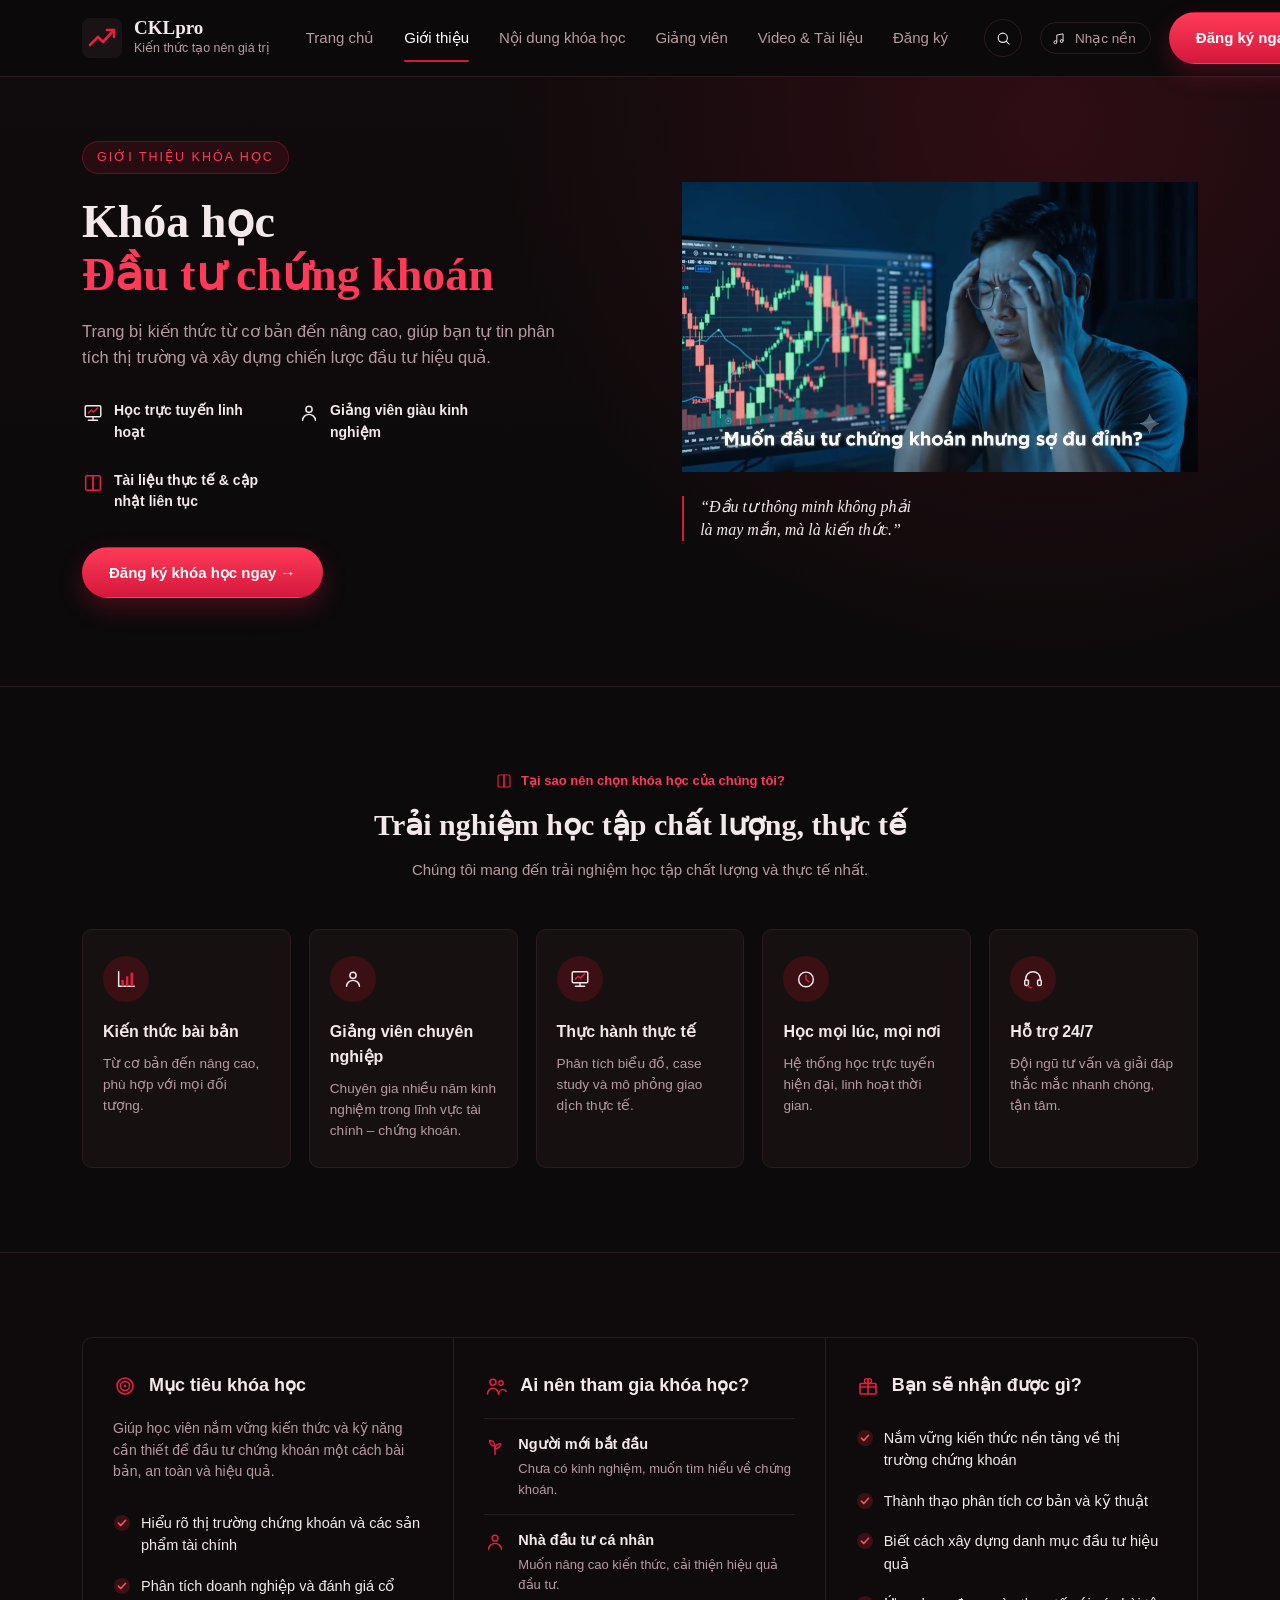
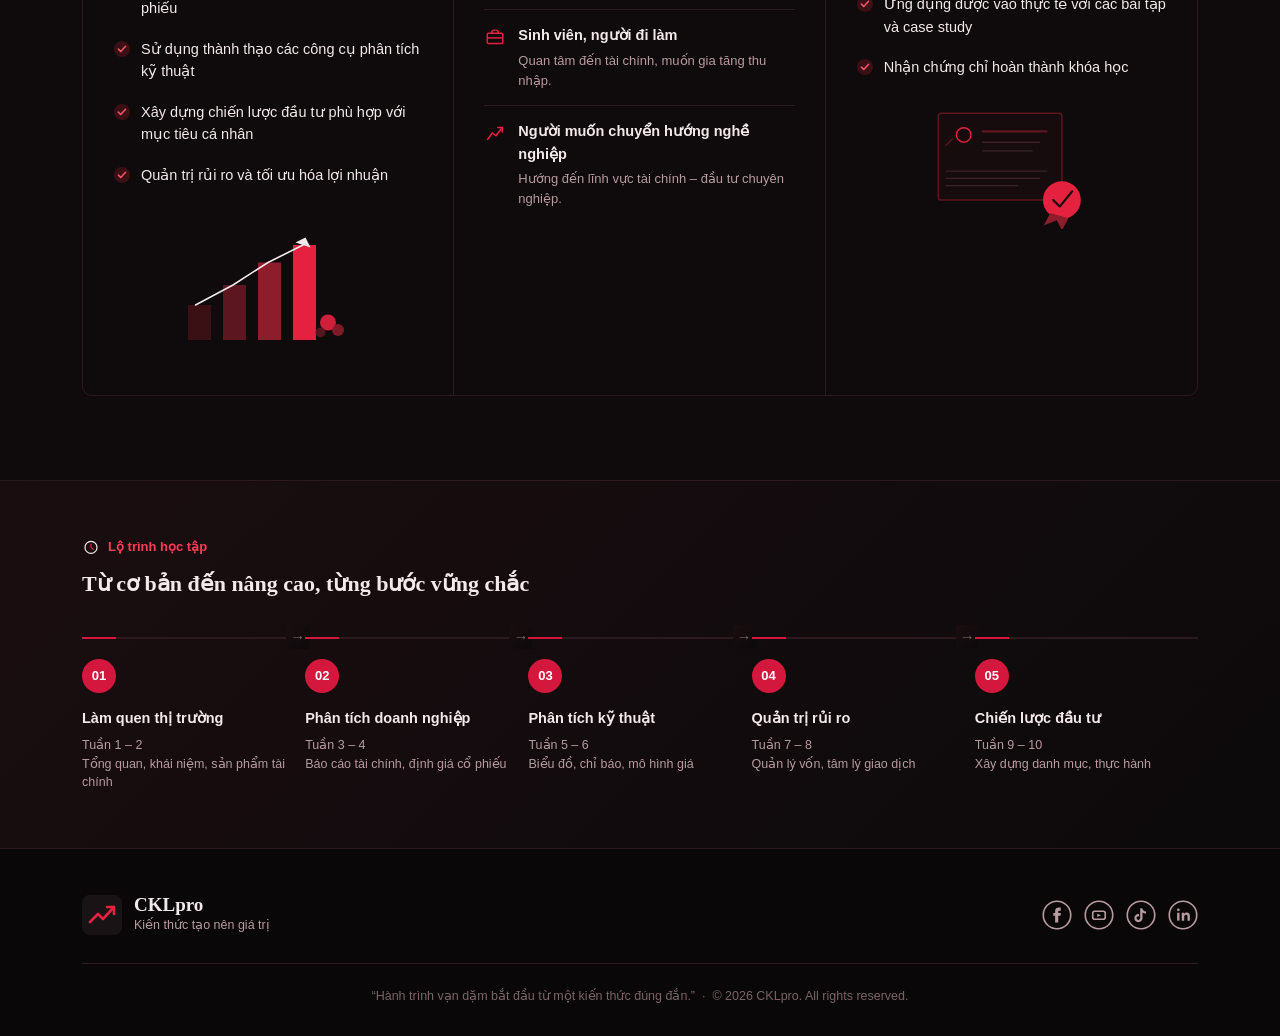
==== index.html @ 0dcff059 "v1.0.0" ====
<!DOCTYPE html>
<html lang="vi">
<head>
<meta charset="UTF-8">
<meta name="viewport" content="width=device-width, initial-scale=1.0">
<title>CKLpro — Khóa học Đầu tư chứng khoán</title>
<link rel="stylesheet" href="css/style.css">
</head>
<body>

<header class="site-header">
  <div class="wrap">
    <div class="brand">
      <img src="images/logo.svg" alt="CKLpro">
      <div>
        <div class="brand-name">CKLpro</div>
        <div class="brand-tagline">Kiến thức tạo nên giá trị</div>
      </div>
    </div>

    <nav class="main-nav">
      <a href="#">Trang chủ</a>
      <a href="#" class="active">Giới thiệu</a>
      <a href="#">Nội dung khóa học</a>
      <a href="#">Giảng viên</a>
      <a href="#">Video &amp; Tài liệu</a>
      <a href="#">Đăng ký</a>
    </nav>

    <div class="header-actions">
      <button class="icon-btn" id="searchToggle" aria-label="Tìm kiếm" aria-expanded="false"><img src="images/icon-search.svg" alt=""></button>
      <button class="music-toggle" id="musicToggle" aria-pressed="false">
        <img src="images/icon-music.svg" alt="">
        <span>Nhạc nền</span>
      </button>
      <a href="#dang-ky" class="btn btn-primary">Đăng ký ngay</a>
      <button class="menu-toggle" id="menuToggle" aria-label="Mở menu" aria-expanded="false" aria-controls="mobileNav">
        <img src="images/icon-menu.svg" alt="">
      </button>
    </div>
  </div>

  <div class="search-panel" id="searchPanel" hidden>
    <div class="wrap">
      <form id="searchForm" role="search">
        <img src="images/icon-search.svg" alt="">
        <input type="search" placeholder="Tìm bài học, tài liệu, giảng viên…" aria-label="Tìm kiếm">
      </form>
    </div>
  </div>
</header>

<nav class="mobile-nav" id="mobileNav" hidden>
  <a href="#">Trang chủ</a>
  <a href="#" class="active">Giới thiệu</a>
  <a href="#">Nội dung khóa học</a>
  <a href="#">Giảng viên</a>
  <a href="#">Video &amp; Tài liệu</a>
  <a href="#dang-ky">Đăng ký</a>
</nav>

<section class="hero">
  <div class="wrap">
    <div class="hero-copy">
      <span class="eyebrow">Giới thiệu khóa học</span>
      <h1>Khóa học<br><span>Đầu tư chứng khoán</span></h1>
      <p class="hero-lede">Trang bị kiến thức từ cơ bản đến nâng cao, giúp bạn tự tin phân tích thị trường và xây dựng chiến lược đầu tư hiệu quả.</p>

      <div class="hero-features">
        <div class="hero-feature">
          <img src="images/icon-practice.svg" alt="">
          <span>Học trực tuyến linh hoạt</span>
        </div>
        <div class="hero-feature">
          <img src="images/icon-mentor.svg" alt="">
          <span>Giảng viên giàu kinh nghiệm</span>
        </div>
        <div class="hero-feature">
          <img src="images/icon-book.svg" alt="">
          <span>Tài liệu thực tế &amp; cập nhật liên tục</span>
        </div>
      </div>

      <a href="#dang-ky" class="btn btn-primary">Đăng ký khóa học ngay →</a>
    </div>

    <div class="hero-visual">
      <video class="laptop" src="videos/cklpro.webm" type="video/webm" alt="Biểu đồ chứng khoán" autoplay muted loop> </video>
      <p class="hero-quote">“Đầu tư thông minh không phải là may mắn, mà là kiến thức.”</p>
    </div>
  </div>
</section>

<section class="why-us">
  <div class="wrap">
    <div class="section-head">
      <span class="kicker"><img src="images/icon-book.svg" alt="">Tại sao nên chọn khóa học của chúng tôi?</span>
      <h2>Trải nghiệm học tập chất lượng, thực tế</h2>
      <p>Chúng tôi mang đến trải nghiệm học tập chất lượng và thực tế nhất.</p>
    </div>

    <div class="why-grid">
      <div class="why-card">
        <div class="icon-circle"><img src="images/icon-chart.svg" alt=""></div>
        <h3>Kiến thức bài bản</h3>
        <p>Từ cơ bản đến nâng cao, phù hợp với mọi đối tượng.</p>
      </div>
      <div class="why-card">
        <div class="icon-circle"><img src="images/icon-mentor.svg" alt=""></div>
        <h3>Giảng viên chuyên nghiệp</h3>
        <p>Chuyên gia nhiều năm kinh nghiệm trong lĩnh vực tài chính – chứng khoán.</p>
      </div>
      <div class="why-card">
        <div class="icon-circle"><img src="images/icon-practice.svg" alt=""></div>
        <h3>Thực hành thực tế</h3>
        <p>Phân tích biểu đồ, case study và mô phỏng giao dịch thực tế.</p>
      </div>
      <div class="why-card">
        <div class="icon-circle"><img src="images/icon-clock.svg" alt=""></div>
        <h3>Học mọi lúc, mọi nơi</h3>
        <p>Hệ thống học trực tuyến hiện đại, linh hoạt thời gian.</p>
      </div>
      <div class="why-card">
        <div class="icon-circle"><img src="images/icon-support.svg" alt=""></div>
        <h3>Hỗ trợ 24/7</h3>
        <p>Đội ngũ tư vấn và giải đáp thắc mắc nhanh chóng, tận tâm.</p>
      </div>
    </div>
  </div>
</section>

<section class="info-columns">
  <div class="wrap">
    <div class="info-grid">

      <div class="info-col">
        <div class="info-col-head">
          <img src="images/icon-target.svg" alt="">
          <h3>Mục tiêu khóa học</h3>
        </div>
        <p style="font-size:14px;color:var(--text-muted);margin:0 0 20px;">
          Giúp học viên nắm vững kiến thức và kỹ năng cần thiết để đầu tư chứng khoán một cách bài bản, an toàn và hiệu quả.
        </p>
        <ul class="check-list">
          <li><img src="images/icon-check.svg" alt="">Hiểu rõ thị trường chứng khoán và các sản phẩm tài chính</li>
          <li><img src="images/icon-check.svg" alt="">Phân tích doanh nghiệp và đánh giá cổ phiếu</li>
          <li><img src="images/icon-check.svg" alt="">Sử dụng thành thạo các công cụ phân tích kỹ thuật</li>
          <li><img src="images/icon-check.svg" alt="">Xây dựng chiến lược đầu tư phù hợp với mục tiêu cá nhân</li>
          <li><img src="images/icon-check.svg" alt="">Quản trị rủi ro và tối ưu hóa lợi nhuận</li>
        </ul>
        <div class="growth-figure">
          <img src="images/growth-illustration.svg" alt="Biểu đồ tăng trưởng đầu tư">
        </div>
      </div>

      <div class="info-col">
        <div class="info-col-head">
          <img src="images/icon-audience.svg" alt="">
          <h3>Ai nên tham gia khóa học?</h3>
        </div>
        <div class="audience-item">
          <img src="images/icon-sprout.svg" alt="">
          <div>
            <h4>Người mới bắt đầu</h4>
            <p>Chưa có kinh nghiệm, muốn tìm hiểu về chứng khoán.</p>
          </div>
        </div>
        <div class="audience-item">
          <img src="images/icon-person.svg" alt="">
          <div>
            <h4>Nhà đầu tư cá nhân</h4>
            <p>Muốn nâng cao kiến thức, cải thiện hiệu quả đầu tư.</p>
          </div>
        </div>
        <div class="audience-item">
          <img src="images/icon-briefcase.svg" alt="">
          <div>
            <h4>Sinh viên, người đi làm</h4>
            <p>Quan tâm đến tài chính, muốn gia tăng thu nhập.</p>
          </div>
        </div>
        <div class="audience-item">
          <img src="images/icon-career.svg" alt="">
          <div>
            <h4>Người muốn chuyển hướng nghề nghiệp</h4>
            <p>Hướng đến lĩnh vực tài chính – đầu tư chuyên nghiệp.</p>
          </div>
        </div>
      </div>

      <div class="info-col">
        <div class="info-col-head">
          <img src="images/icon-gift.svg" alt="">
          <h3>Bạn sẽ nhận được gì?</h3>
        </div>
        <ul class="check-list">
          <li><img src="images/icon-check.svg" alt="">Nắm vững kiến thức nền tảng về thị trường chứng khoán</li>
          <li><img src="images/icon-check.svg" alt="">Thành thạo phân tích cơ bản và kỹ thuật</li>
          <li><img src="images/icon-check.svg" alt="">Biết cách xây dựng danh mục đầu tư hiệu quả</li>
          <li><img src="images/icon-check.svg" alt="">Ứng dụng được vào thực tế với các bài tập và case study</li>
          <li><img src="images/icon-check.svg" alt="">Nhận chứng chỉ hoàn thành khóa học</li>
        </ul>
        <div class="certificate-figure">
          <img src="images/certificate.svg" alt="Chứng chỉ hoàn thành khóa học">
        </div>
      </div>

    </div>
  </div>
</section>

<section class="roadmap">
  <div class="wrap">
    <div class="roadmap-title">
      <span class="kicker"><img src="images/icon-clock.svg" alt="">Lộ trình học tập</span>
      <h3>Từ cơ bản đến nâng cao, từng bước vững chắc</h3>
    </div>

    <ol class="roadmap-steps">
      <li class="roadmap-step">
        <div class="step-num">01</div>
        <div class="step-text">
          <h4>Làm quen thị trường</h4>
          <p>Tuần 1 – 2<br>Tổng quan, khái niệm, sản phẩm tài chính</p>
        </div>
      </li>

      <li class="roadmap-step">
        <div class="step-num">02</div>
        <div class="step-text">
          <h4>Phân tích doanh nghiệp</h4>
          <p>Tuần 3 – 4<br>Báo cáo tài chính, định giá cổ phiếu</p>
        </div>
      </li>

      <li class="roadmap-step">
        <div class="step-num">03</div>
        <div class="step-text">
          <h4>Phân tích kỹ thuật</h4>
          <p>Tuần 5 – 6<br>Biểu đồ, chỉ báo, mô hình giá</p>
        </div>
      </li>

      <li class="roadmap-step">
        <div class="step-num">04</div>
        <div class="step-text">
          <h4>Quản trị rủi ro</h4>
          <p>Tuần 7 – 8<br>Quản lý vốn, tâm lý giao dịch</p>
        </div>
      </li>

      <li class="roadmap-step">
        <div class="step-num">05</div>
        <div class="step-text">
          <h4>Chiến lược đầu tư</h4>
          <p>Tuần 9 – 10<br>Xây dựng danh mục, thực hành</p>
        </div>
      </li>
    </ol>
  </div>
</section>

<footer class="site-footer" id="dang-ky">
  <div class="wrap">
    <div class="footer-top">
      <div class="brand">
        <img src="images/logo.svg" alt="CKLpro">
        <div>
          <div class="brand-name">CKLpro</div>
          <div class="brand-tagline">Kiến thức tạo nên giá trị</div>
        </div>
      </div>
      <div class="footer-socials">
        <a href="#"><img src="images/social-facebook.svg" alt="Facebook"></a>
        <a href="#"><img src="images/social-youtube.svg" alt="YouTube"></a>
        <a href="#"><img src="images/social-tiktok.svg" alt="TikTok"></a>
        <a href="#"><img src="images/social-linkedin.svg" alt="LinkedIn"></a>
      </div>
    </div>
    <div class="footer-bottom">
      “Hành trình vạn dặm bắt đầu từ một kiến thức đúng đắn.” &nbsp;·&nbsp; © 2026 CKLpro. All rights reserved.
    </div>
  </div>
</footer>

<script src="js/script.js"></script>
</body>
</html>
---- css/style.css ----
:root {
  --bg: #0c0a0b;
  --bg-raised: #161011;
  --bg-raised-2: #1c1315;
  --line: #2c1b1e;
  --red: #d4183d;
  --red-bright: #ff3a58;
  --red-dim: #5c1620;
  --red-deep: #3a1015;
  --text: #f3e9ea;
  --text-muted: #b79ba0;
  --text-faint: #7c6367;
  --white: #ffffff;

  --font-display: "Times New Roman", "Noto Serif", "Liberation Serif", serif;
  --font-body: "Segoe UI", Tahoma, Arial, -apple-system, Roboto, Helvetica, sans-serif;

  --container: 1180px;
  --radius: 10px;
}

* { box-sizing: border-box; }
html { scroll-behavior: smooth; }

body {
  margin: 0;
  background: var(--bg);
  color: var(--text);
  font-family: var(--font-body);
  line-height: 1.55;
  -webkit-font-smoothing: antialiased;
}

img { max-width: 100%; display: block; }

a { color: inherit; text-decoration: none; }

video { width: 100%; height: auto; }

.wrap {
  max-width: var(--container);
  margin: 0 auto;
  padding: 0 32px;
}

.visually-hidden {
  position: absolute;
  width: 1px; height: 1px;
  overflow: hidden;
  clip: rect(0 0 0 0);
}

a:focus-visible,
button:focus-visible {
  outline: 2px solid var(--red-bright);
  outline-offset: 3px;
}

@media (prefers-reduced-motion: reduce) {
  * { animation: none !important; transition: none !important; }
}

.btn {
  display: inline-flex;
  align-items: center;
  gap: 8px;
  font-family: var(--font-body);
  font-weight: 600;
  font-size: 15px;
  padding: 13px 26px;
  border-radius: 999px;
  border: 1px solid transparent;
  cursor: pointer;
  transition: transform 0.15s ease, background 0.15s ease, border-color .15s ease;
}
.btn:hover { transform: translateY(-1px); }

.btn-primary {
  background: linear-gradient(180deg, var(--red-bright), var(--red));
  color: var(--white);
  box-shadow: 0 10px 24px rgba(212, 24, 61, 0.28);
}
.btn-primary:hover { background: linear-gradient(180deg, #ff4d68, var(--red)); }

.btn-outline {
  background: transparent;
  border-color: var(--line);
  color: var(--text);
}
.btn-outline:hover { border-color: var(--red); color: var(--red-bright); }

.site-header {
  position: sticky;
  top: 0;
  z-index: 40;
  background: rgba(12, 10, 11, 0.92);
  backdrop-filter: blur(8px);
  border-bottom: 1px solid var(--line);
}
.site-header .wrap {
  display: flex;
  align-items: center;
  gap: 36px;
  height: 76px;
  transition: height 0.2s ease;
}
.site-header.is-scrolled .wrap { height: 64px; }
.site-header.is-scrolled { box-shadow: 0 8px 24px rgba(0, 0, 0, 0.35); }
.brand { display: flex; align-items: center; gap: 12px; flex-shrink: 0; }
.brand img { width: 40px; height: 40px; }
.brand-name { font-family: var(--font-display); font-size: 19px; font-weight: 700; line-height: 1.1; }
.brand-tagline { font-size: 12.5px; line-height: 1.5; color: var(--text-muted); }

.main-nav { display: flex; align-items: center; gap: 30px; flex: 1; }
.main-nav a {
  font-size: 15px;
  color: var(--text-muted);
  padding: 6px 0;
  position: relative;
  white-space: nowrap;
}
.main-nav a:hover { color: var(--text); }
.main-nav a.active { color: var(--white); }
.main-nav a.active::after {
  content: "";
  position: absolute;
  left: 0; right: 0; bottom: -6px;
  height: 2px;
  background: var(--red);
  border-radius: 2px;
}

.header-actions { display: flex; align-items: center; gap: 18px; margin-left: auto; flex-shrink: 0; }
.icon-btn {
  width: 38px; height: 38px;
  display: grid; place-items: center;
  border-radius: 50%;
  border: 1px solid var(--line);
  background: transparent;
  cursor: pointer;
}
.icon-btn img { width: 17px; height: 17px; }
.icon-btn:hover { border-color: var(--red); }

.music-toggle {
  display: flex; align-items: center; gap: 9px;
  border: 1px solid var(--line);
  border-radius: 999px;
  padding: 7px 14px 7px 10px;
  background: transparent;
  color: var(--text-muted);
  font-size: 13.5px;
  cursor: pointer;
}
.music-toggle img { width: 15px; height: 15px; }
.music-toggle:hover { border-color: var(--red); color: var(--text); }

.menu-toggle {
  display: none;
  width: 38px; height: 38px;
  border-radius: 50%;
  border: 1px solid var(--line);
  background: transparent;
  cursor: pointer;
  align-items: center;
  justify-content: center;
}
.menu-toggle img { width: 18px; height: 18px; }
.menu-toggle:hover { border-color: var(--red); }

.mobile-nav {
  display: flex;
  flex-direction: column;
  background: var(--bg-raised);
  border-bottom: 1px solid var(--line);
}
.mobile-nav a {
  padding: 15px 32px;
  font-size: 15px;
  color: var(--text-muted);
  border-top: 1px solid var(--line);
}
.mobile-nav a:first-child { border-top: none; }
.mobile-nav a.active, .mobile-nav a:hover { color: var(--white); }
.mobile-nav[hidden] { display: none; }

.search-panel {
  border-top: 1px solid var(--line);
  background: var(--bg-raised);
  padding: 14px 0;
}
.search-panel[hidden] { display: none; }
.search-panel form {
  display: flex;
  align-items: center;
  gap: 10px;
  max-width: 480px;
}
.search-panel img { width: 18px; height: 18px; flex-shrink: 0; }
.search-panel input {
  flex: 1;
  background: transparent;
  border: none;
  border-bottom: 1px solid var(--line);
  color: var(--text);
  font-size: 15px;
  padding: 8px 2px;
  font-family: var(--font-body);
}
.search-panel input:focus { outline: none; border-color: var(--red); }
.search-panel input::placeholder { color: var(--text-faint); }

.music-toggle.is-playing { border-color: var(--red); color: var(--text); }

@media (max-width: 980px) {
  .main-nav, .music-toggle span, .brand-tagline { display: none; }
  .menu-toggle { display: flex; }
}

.hero {
  position: relative;
  padding: 64px 0 88px;
  overflow: hidden;
  background:
    radial-gradient(circle at 82% 8%, rgba(212, 24, 61, 0.16), transparent 46%),
    linear-gradient(180deg, #100b0c, var(--bg));
}
.hero .wrap {
  display: grid;
  grid-template-columns: 1.05fr 0.95fr;
  gap: 30px;
  align-items: center;
}
.eyebrow {
  display: inline-block;
  font-size: 12.5px;
  letter-spacing: 0.16em;
  text-transform: uppercase;
  color: var(--red-bright);
  background: rgba(212, 24, 61, 0.12);
  border: 1px solid rgba(212, 24, 61, 0.35);
  padding: 6px 14px;
  border-radius: 999px;
  margin-bottom: 22px;
}
.hero h1 {
  font-family: var(--font-display);
  font-size: 46px;
  line-height: 1.14;
  margin: 0 0 18px;
  font-weight: 700;
}
.hero h1 span { color: var(--red-bright); }
.hero-lede {
  font-size: 16.5px;
  color: var(--text-muted);
  max-width: 480px;
  margin: 0 0 30px;
}
.hero-features {
  display: flex;
  flex-wrap: wrap;
  gap: 26px;
  margin-bottom: 34px;
}
.hero-feature { display: flex; align-items: flex-start; gap: 10px; max-width: 190px; }
.hero-feature img { width: 22px; height: 22px; margin-top: 2px; }
.hero-feature span { font-size: 14px; color: var(--text); font-weight: 600; }

.hero-visual { position: relative; }
.hero-visual video.laptop { width: 100%; }
.hero-quote {
  right: -8px;
  bottom: -34px;
  max-width: 230px;
  font-family: var(--font-display);
  font-style: italic;
  font-size: 16px;
  line-height: 1.4;
  color: var(--text);
  padding-left: 16px;
  border-left: 2px solid var(--red);
  display: none;
}

@media (min-width: 1080px) {
  .hero-quote { display: block; }
}

@media (max-width: 860px) {
  .hero .wrap { grid-template-columns: 1fr; }
  .hero h1 { font-size: 34px; }
}

section { padding: 84px 0; }
.section-head { text-align: center; max-width: 620px; margin: 0 auto 48px; }
.section-head .kicker {
  display: inline-flex;
  align-items: center;
  gap: 8px;
  font-size: 13px;
  color: var(--red-bright);
  font-weight: 600;
  margin-bottom: 10px;
}
.section-head .kicker img { width: 18px; height: 18px; }
.section-head h2 {
  font-family: var(--font-display);
  font-size: 30px;
  margin: 0 0 10px;
}
.section-head p { color: var(--text-muted); font-size: 15px; margin: 0; }

.why-us { background: var(--bg); border-top: 1px solid var(--line); }
.why-grid {
  display: grid;
  grid-template-columns: repeat(5, 1fr);
  gap: 18px;
}
.why-card {
  background: var(--bg-raised);
  border: 1px solid var(--line);
  border-radius: var(--radius);
  padding: 26px 20px;
  text-align: left;
}
.why-card .icon-circle {
  width: 46px; height: 46px;
  border-radius: 50%;
  background: var(--red-deep);
  display: grid; place-items: center;
  margin-bottom: 18px;
}
.why-card .icon-circle img { width: 22px; height: 22px; }
.why-card h3 { font-size: 16px; margin: 0 0 8px; }
.why-card p { font-size: 13.6px; color: var(--text-muted); margin: 0; }

@media (max-width: 980px) {
  .why-grid { grid-template-columns: repeat(2, 1fr); }
}
@media (max-width: 560px) {
  .why-grid { grid-template-columns: 1fr; }
}

.info-columns { background: #0f0a0b; border-top: 1px solid var(--line); border-bottom: 1px solid var(--line); }
.info-grid {
  display: grid;
  grid-template-columns: repeat(3, 1fr);
  gap: 0;
  border: 1px solid var(--line);
  border-radius: var(--radius);
  overflow: hidden;
}
.info-col {
  padding: 34px 30px;
  border-right: 1px solid var(--line);
}
.info-col:last-child { border-right: none; }
.info-col-head { display: flex; align-items: center; gap: 12px; margin-bottom: 18px; }
.info-col-head img { width: 24px; height: 24px; }
.info-col-head h3 { font-size: 18px; margin: 0; }

.check-list { list-style: none; margin: 0; padding: 0; }
.check-list li {
  display: flex;
  gap: 10px;
  align-items: flex-start;
  font-size: 14.5px;
  color: var(--text);
  padding: 9px 0;
}
.check-list li img { width: 18px; height: 18px; margin-top: 2px; flex-shrink: 0; }

.audience-item { display: flex; gap: 12px; padding: 14px 0; border-top: 1px solid var(--line); }
.audience-item:first-child { border-top: none; padding-top: 0; }
.audience-item img { width: 22px; height: 22px; margin-top: 2px; flex-shrink: 0; }
.audience-item h4 { font-size: 14.5px; margin: 0 0 4px; }
.audience-item p { font-size: 13px; color: var(--text-muted); margin: 0; }

.growth-figure { text-align: center; margin: 20px 0 6px; }
.growth-figure img { max-width: 200px; margin: 0 auto; }

.certificate-figure { text-align: center; margin-top: 18px; }
.certificate-figure img { max-width: 160px; margin: 0 auto; }

@media (max-width: 980px) {
  .info-grid { grid-template-columns: 1fr; }
  .info-col { border-right: none; border-bottom: 1px solid var(--line); }
  .info-col:last-child { border-bottom: none; }
}

.roadmap {
  background: linear-gradient(135deg, #1a0d10, #0c0a0b);
  padding: 56px 0;
}
.roadmap-title { max-width: 560px; margin-bottom: 36px; }
.roadmap-title .kicker { display: flex; align-items: center; gap: 8px; color: var(--red-bright); font-size: 13px; font-weight: 600; margin-bottom: 10px; }
.roadmap-title .kicker img { width: 18px; height: 18px; }
.roadmap-title h3 { font-family: var(--font-display); font-size: 22px; font-weight: 700; margin: 0; }

.roadmap-steps {
  list-style: none;
  margin: 0;
  padding: 0;
  display: grid;
  grid-template-columns: repeat(5, 1fr);
  gap: 0;
}

.roadmap-step {
  position: relative;
  padding: 20px 20px 0 0;
  border-top: 2px solid var(--line);
}
.roadmap-step::before {
  content: "";
  position: absolute;
  top: -2px; left: 0;
  width: 34px;
  height: 2px;
  background: var(--red);
}
.roadmap-step::after {
  content: "→";
  position: absolute;
  top: -14px;
  right: -4px;
  color: var(--text-faint);
  font-size: 15px;
  background: linear-gradient(135deg, #1a0d10, #0c0a0b);
  padding: 0 4px;
}
.roadmap-step:last-child::after { content: none; }

.step-num {
  width: 34px; height: 34px;
  border-radius: 50%;
  background: var(--red);
  color: var(--white);
  font-weight: 700;
  font-size: 13px;
  display: grid;
  place-items: center;
  margin-bottom: 14px;
}
.step-text h4 { font-size: 14.5px; margin: 0 0 6px; }
.step-text p { font-size: 12.5px; color: var(--text-muted); margin: 0; line-height: 1.5; }

@media (max-width: 980px) {
  .roadmap-steps { grid-template-columns: repeat(2, 1fr); gap: 28px 20px; }
  .roadmap-step { padding-right: 0; }
  .roadmap-step::after { content: none; }
}
@media (max-width: 560px) {
  .roadmap-steps { grid-template-columns: 1fr; }
}

.site-footer {
  background: #090708;
  border-top: 1px solid var(--line);
  padding: 46px 0 30px;
}
.footer-top {
  display: flex;
  justify-content: space-between;
  align-items: center;
  gap: 20px;
  flex-wrap: wrap;
}
.footer-tagline { font-family: var(--font-display); font-style: italic; color: var(--text-muted); font-size: 14.5px; }
.footer-socials { display: flex; gap: 12px; }
.footer-socials img { width: 30px; height: 30px; }
.footer-bottom {
  margin-top: 28px;
  padding-top: 22px;
  border-top: 1px solid var(--line);
  font-size: 12.5px;
  line-height: 1.6;
  color: var(--text-faint);
  text-align: center;
}
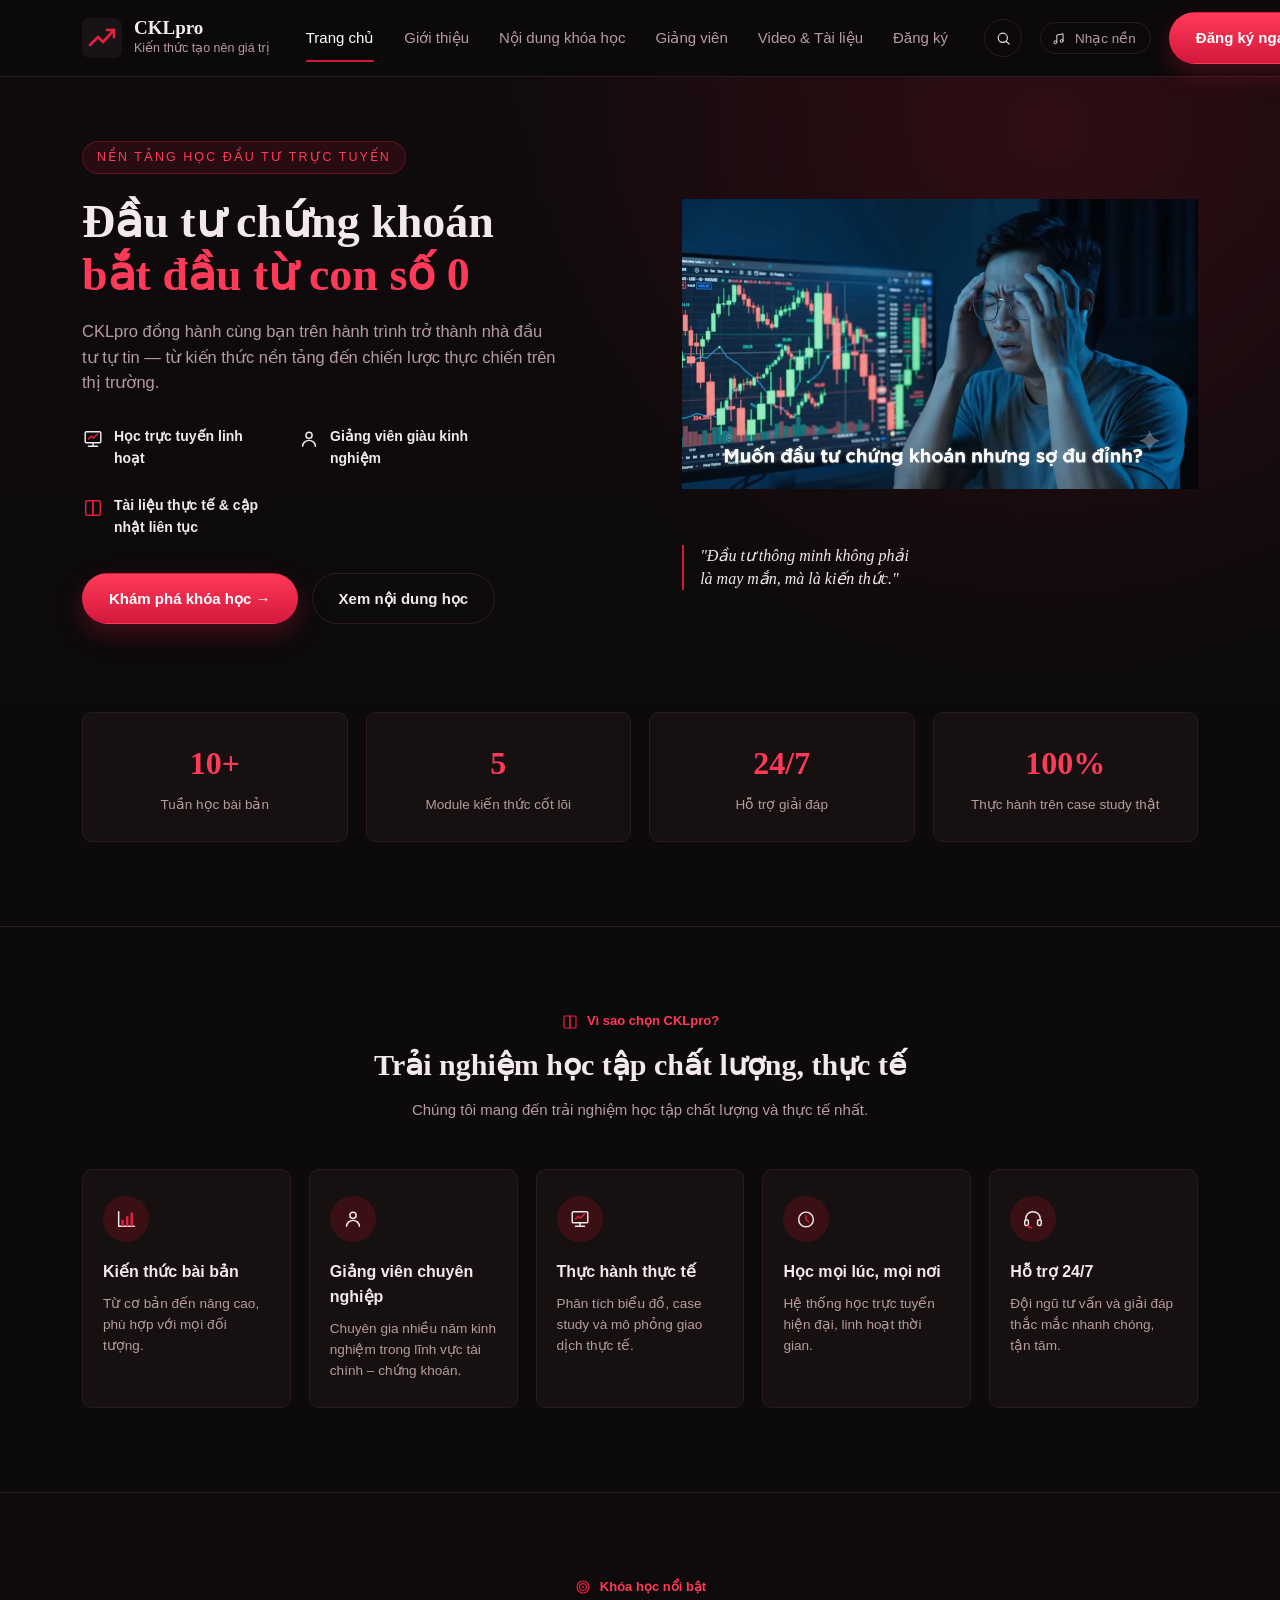
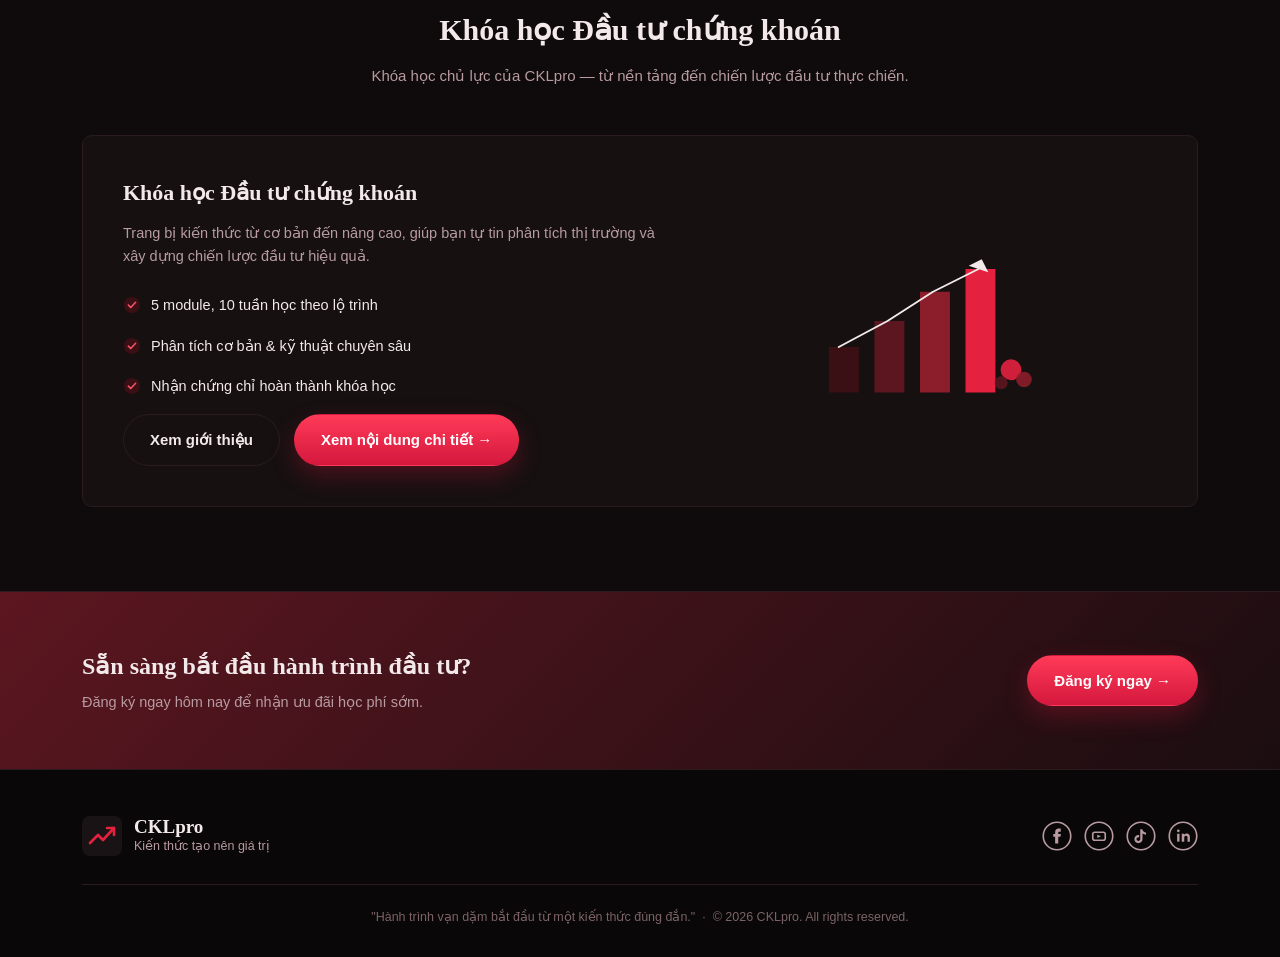
==== commit 6b2414f6: "v1.0.1" ====
--- a/index.html
+++ b/index.html
@@ -3,7 +3,7 @@
 <head>
 <meta charset="UTF-8">
 <meta name="viewport" content="width=device-width, initial-scale=1.0">
-<title>CKLpro — Khóa học Đầu tư chứng khoán</title>
+<title>CKLpro — Nền tảng học Đầu tư chứng khoán</title>
 <link rel="stylesheet" href="css/style.css">
 </head>
 <body>
@@ -11,20 +11,22 @@
 <header class="site-header">
   <div class="wrap">
     <div class="brand">
-      <img src="images/logo.svg" alt="CKLpro">
-      <div>
-        <div class="brand-name">CKLpro</div>
-        <div class="brand-tagline">Kiến thức tạo nên giá trị</div>
-      </div>
+      <a href="index.html" style="display:flex;align-items:center;gap:12px;">
+        <img src="images/logo.svg" alt="CKLpro">
+        <div>
+          <div class="brand-name">CKLpro</div>
+          <div class="brand-tagline">Kiến thức tạo nên giá trị</div>
+        </div>
+      </a>
     </div>
 
     <nav class="main-nav">
-      <a href="#">Trang chủ</a>
-      <a href="#" class="active">Giới thiệu</a>
-      <a href="#">Nội dung khóa học</a>
-      <a href="#">Giảng viên</a>
-      <a href="#">Video &amp; Tài liệu</a>
-      <a href="#">Đăng ký</a>
+      <a href="index.html" class="active">Trang chủ</a>
+      <a href="gioi-thieu.html">Giới thiệu</a>
+      <a href="noi-dung-khoa-hoc.html">Nội dung khóa học</a>
+      <a href="giang-vien.html">Giảng viên</a>
+      <a href="video-tai-lieu.html">Video & Tài liệu</a>
+      <a href="dang-ky.html">Đăng ký</a>
     </nav>
 
     <div class="header-actions">
@@ -33,7 +35,7 @@
         <img src="images/icon-music.svg" alt="">
         <span>Nhạc nền</span>
       </button>
-      <a href="#dang-ky" class="btn btn-primary">Đăng ký ngay</a>
+      <a href="dang-ky.html" class="btn btn-primary">Đăng ký ngay</a>
       <button class="menu-toggle" id="menuToggle" aria-label="Mở menu" aria-expanded="false" aria-controls="mobileNav">
         <img src="images/icon-menu.svg" alt="">
       </button>
@@ -51,20 +53,20 @@
 </header>
 
 <nav class="mobile-nav" id="mobileNav" hidden>
-  <a href="#">Trang chủ</a>
-  <a href="#" class="active">Giới thiệu</a>
-  <a href="#">Nội dung khóa học</a>
-  <a href="#">Giảng viên</a>
-  <a href="#">Video &amp; Tài liệu</a>
-  <a href="#dang-ky">Đăng ký</a>
+      <a href="index.html" class="active">Trang chủ</a>
+      <a href="gioi-thieu.html">Giới thiệu</a>
+      <a href="noi-dung-khoa-hoc.html">Nội dung khóa học</a>
+      <a href="giang-vien.html">Giảng viên</a>
+      <a href="video-tai-lieu.html">Video & Tài liệu</a>
+      <a href="dang-ky.html">Đăng ký</a>
 </nav>
 
 <section class="hero">
   <div class="wrap">
     <div class="hero-copy">
-      <span class="eyebrow">Giới thiệu khóa học</span>
-      <h1>Khóa học<br><span>Đầu tư chứng khoán</span></h1>
-      <p class="hero-lede">Trang bị kiến thức từ cơ bản đến nâng cao, giúp bạn tự tin phân tích thị trường và xây dựng chiến lược đầu tư hiệu quả.</p>
+      <span class="eyebrow">Nền tảng học đầu tư trực tuyến</span>
+      <h1>Đầu tư chứng khoán<br><span>bắt đầu từ con số 0</span></h1>
+      <p class="hero-lede">CKLpro đồng hành cùng bạn trên hành trình trở thành nhà đầu tư tự tin — từ kiến thức nền tảng đến chiến lược thực chiến trên thị trường.</p>
 
       <div class="hero-features">
         <div class="hero-feature">
@@ -81,12 +83,36 @@
         </div>
       </div>
 
-      <a href="#dang-ky" class="btn btn-primary">Đăng ký khóa học ngay →</a>
+      <div style="display:flex;gap:14px;flex-wrap:wrap;">
+        <a href="gioi-thieu.html" class="btn btn-primary">Khám phá khóa học →</a>
+        <a href="noi-dung-khoa-hoc.html" class="btn btn-outline">Xem nội dung học</a>
+      </div>
     </div>
 
     <div class="hero-visual">
-      <video class="laptop" src="videos/cklpro.webm" type="video/webm" alt="Biểu đồ chứng khoán" autoplay muted loop> </video>
-      <p class="hero-quote">“Đầu tư thông minh không phải là may mắn, mà là kiến thức.”</p>
+      <video class="laptop" src="videos/cklpro.webm" type="video/webm" autoplay muted loop></video>
+      <p class="hero-quote">"Đầu tư thông minh không phải là may mắn, mà là kiến thức."</p>
+    </div>
+  </div>
+</section>
+
+<section class="stats">
+  <div class="wrap stats-grid">
+    <div class="stat-card">
+      <div class="stat-number">10+</div>
+      <div class="stat-label">Tuần học bài bản</div>
+    </div>
+    <div class="stat-card">
+      <div class="stat-number">5</div>
+      <div class="stat-label">Module kiến thức cốt lõi</div>
+    </div>
+    <div class="stat-card">
+      <div class="stat-number">24/7</div>
+      <div class="stat-label">Hỗ trợ giải đáp</div>
+    </div>
+    <div class="stat-card">
+      <div class="stat-number">100%</div>
+      <div class="stat-label">Thực hành trên case study thật</div>
     </div>
   </div>
 </section>
@@ -94,7 +120,7 @@
 <section class="why-us">
   <div class="wrap">
     <div class="section-head">
-      <span class="kicker"><img src="images/icon-book.svg" alt="">Tại sao nên chọn khóa học của chúng tôi?</span>
+      <span class="kicker"><img src="images/icon-book.svg" alt="">Vì sao chọn CKLpro?</span>
       <h2>Trải nghiệm học tập chất lượng, thực tế</h2>
       <p>Chúng tôi mang đến trải nghiệm học tập chất lượng và thực tế nhất.</p>
     </div>
@@ -129,138 +155,47 @@
   </div>
 </section>
 
-<section class="info-columns">
-  <div class="wrap">
-    <div class="info-grid">
-
-      <div class="info-col">
-        <div class="info-col-head">
-          <img src="images/icon-target.svg" alt="">
-          <h3>Mục tiêu khóa học</h3>
-        </div>
-        <p style="font-size:14px;color:var(--text-muted);margin:0 0 20px;">
-          Giúp học viên nắm vững kiến thức và kỹ năng cần thiết để đầu tư chứng khoán một cách bài bản, an toàn và hiệu quả.
-        </p>
+<section class="featured-course">
+  <div class="wrap">
+    <div class="section-head">
+      <span class="kicker"><img src="images/icon-target.svg" alt="">Khóa học nổi bật</span>
+      <h2>Khóa học Đầu tư chứng khoán</h2>
+      <p>Khóa học chủ lực của CKLpro — từ nền tảng đến chiến lược đầu tư thực chiến.</p>
+    </div>
+
+    <div class="featured-card">
+      <div class="featured-card-copy">
+        <h3>Khóa học Đầu tư chứng khoán</h3>
+        <p>Trang bị kiến thức từ cơ bản đến nâng cao, giúp bạn tự tin phân tích thị trường và xây dựng chiến lược đầu tư hiệu quả.</p>
         <ul class="check-list">
-          <li><img src="images/icon-check.svg" alt="">Hiểu rõ thị trường chứng khoán và các sản phẩm tài chính</li>
-          <li><img src="images/icon-check.svg" alt="">Phân tích doanh nghiệp và đánh giá cổ phiếu</li>
-          <li><img src="images/icon-check.svg" alt="">Sử dụng thành thạo các công cụ phân tích kỹ thuật</li>
-          <li><img src="images/icon-check.svg" alt="">Xây dựng chiến lược đầu tư phù hợp với mục tiêu cá nhân</li>
-          <li><img src="images/icon-check.svg" alt="">Quản trị rủi ro và tối ưu hóa lợi nhuận</li>
-        </ul>
-        <div class="growth-figure">
-          <img src="images/growth-illustration.svg" alt="Biểu đồ tăng trưởng đầu tư">
-        </div>
-      </div>
-
-      <div class="info-col">
-        <div class="info-col-head">
-          <img src="images/icon-audience.svg" alt="">
-          <h3>Ai nên tham gia khóa học?</h3>
-        </div>
-        <div class="audience-item">
-          <img src="images/icon-sprout.svg" alt="">
-          <div>
-            <h4>Người mới bắt đầu</h4>
-            <p>Chưa có kinh nghiệm, muốn tìm hiểu về chứng khoán.</p>
-          </div>
-        </div>
-        <div class="audience-item">
-          <img src="images/icon-person.svg" alt="">
-          <div>
-            <h4>Nhà đầu tư cá nhân</h4>
-            <p>Muốn nâng cao kiến thức, cải thiện hiệu quả đầu tư.</p>
-          </div>
-        </div>
-        <div class="audience-item">
-          <img src="images/icon-briefcase.svg" alt="">
-          <div>
-            <h4>Sinh viên, người đi làm</h4>
-            <p>Quan tâm đến tài chính, muốn gia tăng thu nhập.</p>
-          </div>
-        </div>
-        <div class="audience-item">
-          <img src="images/icon-career.svg" alt="">
-          <div>
-            <h4>Người muốn chuyển hướng nghề nghiệp</h4>
-            <p>Hướng đến lĩnh vực tài chính – đầu tư chuyên nghiệp.</p>
-          </div>
-        </div>
-      </div>
-
-      <div class="info-col">
-        <div class="info-col-head">
-          <img src="images/icon-gift.svg" alt="">
-          <h3>Bạn sẽ nhận được gì?</h3>
-        </div>
-        <ul class="check-list">
-          <li><img src="images/icon-check.svg" alt="">Nắm vững kiến thức nền tảng về thị trường chứng khoán</li>
-          <li><img src="images/icon-check.svg" alt="">Thành thạo phân tích cơ bản và kỹ thuật</li>
-          <li><img src="images/icon-check.svg" alt="">Biết cách xây dựng danh mục đầu tư hiệu quả</li>
-          <li><img src="images/icon-check.svg" alt="">Ứng dụng được vào thực tế với các bài tập và case study</li>
+          <li><img src="images/icon-check.svg" alt="">5 module, 10 tuần học theo lộ trình</li>
+          <li><img src="images/icon-check.svg" alt="">Phân tích cơ bản &amp; kỹ thuật chuyên sâu</li>
           <li><img src="images/icon-check.svg" alt="">Nhận chứng chỉ hoàn thành khóa học</li>
         </ul>
-        <div class="certificate-figure">
-          <img src="images/certificate.svg" alt="Chứng chỉ hoàn thành khóa học">
-        </div>
-      </div>
-
-    </div>
-  </div>
-</section>
-
-<section class="roadmap">
-  <div class="wrap">
-    <div class="roadmap-title">
-      <span class="kicker"><img src="images/icon-clock.svg" alt="">Lộ trình học tập</span>
-      <h3>Từ cơ bản đến nâng cao, từng bước vững chắc</h3>
-    </div>
-
-    <ol class="roadmap-steps">
-      <li class="roadmap-step">
-        <div class="step-num">01</div>
-        <div class="step-text">
-          <h4>Làm quen thị trường</h4>
-          <p>Tuần 1 – 2<br>Tổng quan, khái niệm, sản phẩm tài chính</p>
-        </div>
-      </li>
-
-      <li class="roadmap-step">
-        <div class="step-num">02</div>
-        <div class="step-text">
-          <h4>Phân tích doanh nghiệp</h4>
-          <p>Tuần 3 – 4<br>Báo cáo tài chính, định giá cổ phiếu</p>
-        </div>
-      </li>
-
-      <li class="roadmap-step">
-        <div class="step-num">03</div>
-        <div class="step-text">
-          <h4>Phân tích kỹ thuật</h4>
-          <p>Tuần 5 – 6<br>Biểu đồ, chỉ báo, mô hình giá</p>
-        </div>
-      </li>
-
-      <li class="roadmap-step">
-        <div class="step-num">04</div>
-        <div class="step-text">
-          <h4>Quản trị rủi ro</h4>
-          <p>Tuần 7 – 8<br>Quản lý vốn, tâm lý giao dịch</p>
-        </div>
-      </li>
-
-      <li class="roadmap-step">
-        <div class="step-num">05</div>
-        <div class="step-text">
-          <h4>Chiến lược đầu tư</h4>
-          <p>Tuần 9 – 10<br>Xây dựng danh mục, thực hành</p>
-        </div>
-      </li>
-    </ol>
-  </div>
-</section>
-
-<footer class="site-footer" id="dang-ky">
+        <div style="display:flex;gap:14px;flex-wrap:wrap;margin-top:8px;">
+          <a href="gioi-thieu.html" class="btn btn-outline">Xem giới thiệu</a>
+          <a href="noi-dung-khoa-hoc.html" class="btn btn-primary">Xem nội dung chi tiết →</a>
+        </div>
+      </div>
+      <div class="featured-card-figure">
+        <img src="images/growth-illustration.svg" alt="Biểu đồ tăng trưởng đầu tư">
+      </div>
+    </div>
+  </div>
+</section>
+
+<section class="cta-banner">
+  <div class="wrap cta-banner-inner">
+    <div>
+      <h2>Sẵn sàng bắt đầu hành trình đầu tư?</h2>
+      <p>Đăng ký ngay hôm nay để nhận ưu đãi học phí sớm.</p>
+    </div>
+    <a href="dang-ky.html" class="btn btn-primary">Đăng ký ngay →</a>
+  </div>
+</section>
+
+
+<footer class="site-footer">
   <div class="wrap">
     <div class="footer-top">
       <div class="brand">
@@ -278,7 +213,7 @@
       </div>
     </div>
     <div class="footer-bottom">
-      “Hành trình vạn dặm bắt đầu từ một kiến thức đúng đắn.” &nbsp;·&nbsp; © 2026 CKLpro. All rights reserved.
+      "Hành trình vạn dặm bắt đầu từ một kiến thức đúng đắn." &nbsp;·&nbsp; © 2026 CKLpro. All rights reserved.
     </div>
   </div>
 </footer>
--- a/css/style.css
+++ b/css/style.css
@@ -15,7 +15,7 @@
   --font-display: "Times New Roman", "Noto Serif", "Liberation Serif", serif;
   --font-body: "Segoe UI", Tahoma, Arial, -apple-system, Roboto, Helvetica, sans-serif;
 
-  --container: 1180px;
+   --container: 1180px;
   --radius: 10px;
 }
 
@@ -34,8 +34,6 @@
 img { max-width: 100%; display: block; }
 
 a { color: inherit; text-decoration: none; }
-
-video { width: 100%; height: auto; }
 
 .wrap {
   max-width: var(--container);
@@ -267,8 +265,8 @@
 .hero-feature img { width: 22px; height: 22px; margin-top: 2px; }
 .hero-feature span { font-size: 14px; color: var(--text); font-weight: 600; }
 
-.hero-visual { position: relative; }
-.hero-visual video.laptop { width: 100%; }
+.hero-visual { position: relative; min-height: 220px; }
+.hero-visual video.laptop { width: 100%; height: auto; aspect-ratio: 640 / 460; display: block; }
 .hero-quote {
   right: -8px;
   bottom: -34px;
@@ -479,3 +477,143 @@
   color: var(--text-faint);
   text-align: center;
 }
+
+.stats { padding: 0 0 84px; }
+.stats-grid {
+  display: grid;
+  grid-template-columns: repeat(4, 1fr);
+  gap: 18px;
+}
+.stat-card {
+  background: var(--bg-raised);
+  border: 1px solid var(--line);
+  border-radius: var(--radius);
+  padding: 26px 20px;
+  text-align: center;
+}
+.stat-number {
+  font-family: var(--font-display);
+  font-size: 32px;
+  font-weight: 700;
+  color: var(--red-bright);
+  margin-bottom: 6px;
+}
+.stat-label { font-size: 13.5px; color: var(--text-muted); }
+
+@media (max-width: 860px) {
+  .stats-grid { grid-template-columns: repeat(2, 1fr); }
+}
+
+.featured-course { background: #0f0a0b; border-top: 1px solid var(--line); border-bottom: 1px solid var(--line); }
+.featured-card {
+  display: grid;
+  grid-template-columns: 1.1fr 0.9fr;
+  gap: 40px;
+  align-items: center;
+  background: var(--bg-raised);
+  border: 1px solid var(--line);
+  border-radius: var(--radius);
+  padding: 40px;
+}
+.featured-card-copy h3 { font-family: var(--font-display); font-size: 22px; margin: 0 0 12px; }
+.featured-card-copy p { font-size: 14.5px; color: var(--text-muted); margin: 0 0 18px; }
+.featured-card-figure { text-align: center; }
+.featured-card-figure img { max-width: 260px; margin: 0 auto; }
+
+@media (max-width: 860px) {
+  .featured-card { grid-template-columns: 1fr; padding: 28px; }
+}
+
+.cta-banner {
+  background: linear-gradient(135deg, var(--red-dim), #1a0d10);
+  padding: 56px 0;
+}
+.cta-banner-inner {
+  display: flex;
+  align-items: center;
+  justify-content: space-between;
+  gap: 24px;
+  flex-wrap: wrap;
+}
+.cta-banner-inner h2 { font-family: var(--font-display); font-size: 24px; margin: 0 0 6px; }
+.cta-banner-inner p { color: var(--text-muted); font-size: 14.5px; margin: 0; }
+
+.page-banner {
+  padding: 56px 0 44px;
+  border-bottom: 1px solid var(--line);
+  background: radial-gradient(circle at 15% 0%, rgba(212, 24, 61, 0.12), transparent 50%);
+}
+.page-banner h1 { font-family: var(--font-display); font-size: 34px; margin: 14px 0 10px; }
+.page-banner .hero-lede { margin: 0; }
+
+.curriculum { padding: 64px 0; }
+.curriculum-list { list-style: none; margin: 0; padding: 0; display: flex; flex-direction: column; gap: 14px; }
+.curriculum-module {
+  background: var(--bg-raised);
+  border: 1px solid var(--line);
+  border-radius: var(--radius);
+  overflow: hidden;
+}
+.module-head {
+  width: 100%;
+  display: flex;
+  align-items: center;
+  gap: 18px;
+  padding: 20px 24px;
+  background: transparent;
+  border: none;
+  cursor: pointer;
+  text-align: left;
+  color: var(--text);
+  font-family: var(--font-body);
+}
+.module-num {
+  width: 38px; height: 38px;
+  border-radius: 50%;
+  background: var(--red-deep);
+  color: var(--red-bright);
+  font-weight: 700;
+  font-size: 13px;
+  display: grid;
+  place-items: center;
+  flex-shrink: 0;
+}
+.module-headline { flex: 1; display: flex; flex-direction: column; gap: 4px; }
+.module-title { font-size: 16.5px; font-weight: 600; }
+.module-meta { font-size: 12.5px; color: var(--text-muted); }
+.module-caret {
+  font-size: 20px;
+  color: var(--text-faint);
+  transition: transform 0.2s ease;
+  flex-shrink: 0;
+}
+.curriculum-module.is-open .module-caret { transform: rotate(180deg); color: var(--red-bright); }
+
+.module-body {
+  display: none;
+  padding: 0 24px 24px 82px;
+}
+.curriculum-module.is-open .module-body { display: block; }
+.module-body .check-list li { padding: 7px 0; font-size: 14px; }
+
+.empty-state-section { padding: 70px 0 100px; }
+.empty-state {
+  max-width: 420px;
+  margin: 0 auto;
+  text-align: center;
+  padding: 44px 30px;
+  background: var(--bg-raised);
+  border: 1px solid var(--line);
+  border-radius: var(--radius);
+}
+.empty-state-icon {
+  width: 56px; height: 56px;
+  border-radius: 50%;
+  background: var(--red-deep);
+  display: grid;
+  place-items: center;
+  margin: 0 auto 18px;
+}
+.empty-state-icon img { width: 26px; height: 26px; }
+.empty-state h2 { font-family: var(--font-display); font-size: 19px; margin: 0 0 10px; }
+.empty-state p { font-size: 14px; color: var(--text-muted); margin: 0 0 22px; }
